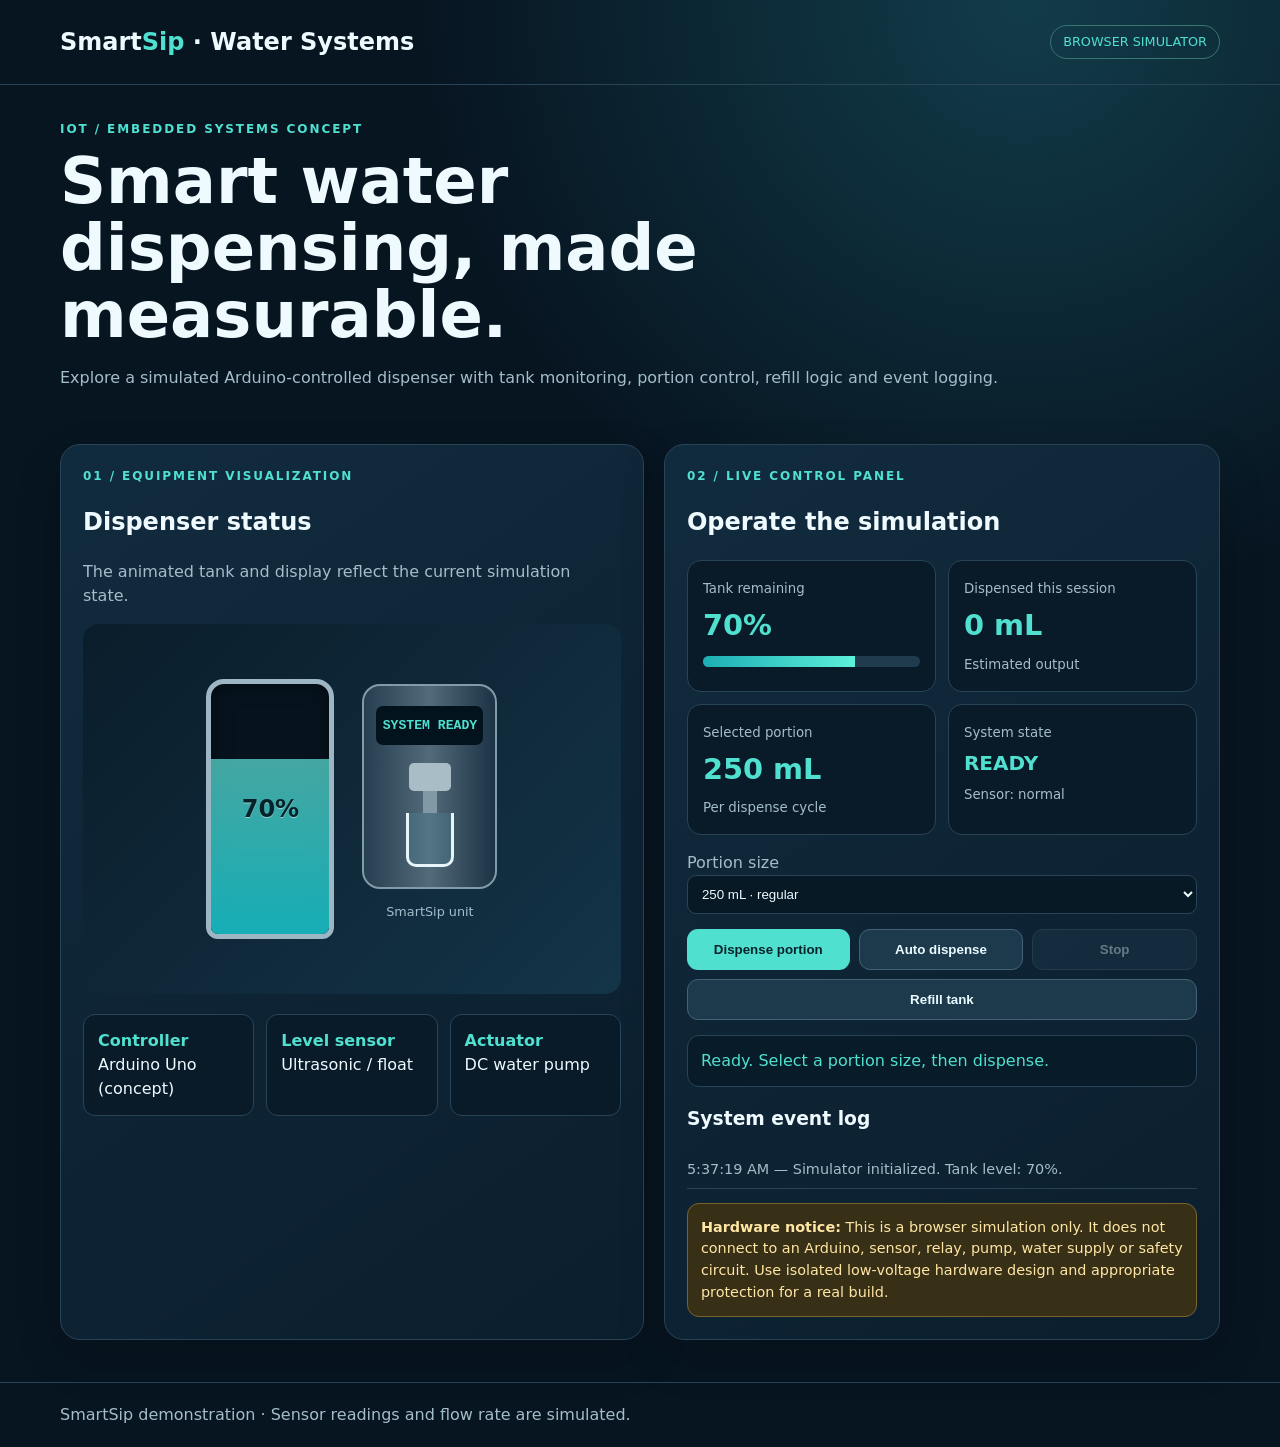
==== index.html @ f4b69db8 "Add files via upload" ====
<!doctype html>
<html lang="en"><head><meta charset="utf-8"><meta name="viewport" content="width=device-width,initial-scale=1"><title>SmartSip | Arduino Water Dispenser</title>
<link rel="stylesheet" href="style.css"></head><body>
<header><div class="wrap head"><div class="brand">Smart<span>Sip</span> · Water Systems</div><span class="pill">BROWSER SIMULATOR</span></div></header>
<main class="wrap"><section class="hero"><div class="eyebrow">IoT / Embedded systems concept</div><h1>Smart water dispensing, made measurable.</h1><p class="muted">Explore a simulated Arduino-controlled dispenser with tank monitoring, portion control, refill logic and event logging.</p></section>
<div class="grid"><section class="card"><div class="eyebrow">01 / Equipment visualization</div><h2>Dispenser status</h2><p class="muted">The animated tank and display reflect the current simulation state.</p><div class="machine"><div class="tank"><div class="water" id="water"></div><div class="tanklabel" id="tankLabel">70%</div></div><div><div class="unit"><div class="screen" id="screen">SYSTEM READY</div><div class="tap"></div><div class="spout"></div><div class="cup"></div></div><p class="muted" style="text-align:center;font-size:.8rem">SmartSip unit</p></div></div><div class="specs"><div><b>Controller</b><span>Arduino Uno (concept)</span></div><div><b>Level sensor</b><span>Ultrasonic / float</span></div><div><b>Actuator</b><span>DC water pump</span></div></div></section>
<section class="card"><div class="eyebrow">02 / Live control panel</div><h2>Operate the simulation</h2><div class="metrics"><div class="metric"><small>Tank remaining</small><strong id="level">70%</strong><div class="bar"><div id="bar"></div></div></div><div class="metric"><small>Dispensed this session</small><strong id="dispensed">0 mL</strong><small>Estimated output</small></div><div class="metric"><small>Selected portion</small><strong id="portionDisplay">250 mL</strong><small>Per dispense cycle</small></div><div class="metric"><small>System state</small><strong id="state" style="font-size:1.25rem">READY</strong><small id="sensor">Sensor: normal</small></div></div>
<label class="field">Portion size<select id="portion"><option value="100">100 mL · small</option><option value="250" selected>250 mL · regular</option><option value="500">500 mL · large</option></select></label><div class="controls"><button id="dispense">Dispense portion</button><button class="secondary" id="start">Auto dispense</button><button class="secondary" id="stop" disabled>Stop</button><button class="secondary" id="refill">Refill tank</button></div><div class="status" id="status" aria-live="polite">Ready. Select a portion size, then dispense.</div><h3>System event log</h3><div class="log" id="log"></div><div class="info"><b>Hardware notice:</b> This is a browser simulation only. It does not connect to an Arduino, sensor, relay, pump, water supply or safety circuit. Use isolated low-voltage hardware design and appropriate protection for a real build.</div></section></div></main>
<footer><div class="wrap">SmartSip demonstration · Sensor readings and flow rate are simulated.</div></footer>
<script src="script.js" defer></script></body></html>
---- style.css ----
:root{--bg:#071521;--panel:#102638;--panel2:#0b1e2d;--cyan:#50e0d0;--text:#effaff;--muted:#a4bdca;--line:#294457}*{box-sizing:border-box}body{margin:0;background:radial-gradient(circle at 80% 0,#123c4a 0,transparent 34%),var(--bg);color:var(--text);font:16px/1.5 Inter,system-ui,Arial}.wrap{width:min(1160px,92%);margin:auto}header{padding:24px 0;border-bottom:1px solid var(--line)}.head{display:flex;justify-content:space-between;align-items:center;gap:12px}.brand{font-weight:900;font-size:1.5rem}.brand span{color:var(--cyan)}.pill{border:1px solid #38776f;color:var(--cyan);border-radius:30px;padding:6px 12px;font-size:.8rem}.hero{padding:35px 0 20px}.eyebrow{color:var(--cyan);letter-spacing:.16em;text-transform:uppercase;font-size:.75rem;font-weight:800}.hero h1{font-size:clamp(2.2rem,5vw,4rem);line-height:1.05;margin:10px 0;max-width:780px}.muted{color:var(--muted)}.grid{display:grid;grid-template-columns:1.05fr 1fr;gap:20px;padding:18px 0 42px}.card{background:linear-gradient(145deg,#112b3e,#0b1e2d);border:1px solid var(--line);border-radius:20px;padding:22px;box-shadow:0 18px 45px #0003}.machine{min-height:370px;display:flex;align-items:center;justify-content:center;gap:28px;background:linear-gradient(135deg,#0a1d2b,#143448);border-radius:16px;margin-top:16px;padding:20px}.tank{height:260px;width:128px;border:5px solid #9cb6c4;border-radius:18px 18px 12px 12px;position:relative;overflow:hidden;background:#06131e;box-shadow:inset 0 0 20px #0008}.water{position:absolute;bottom:0;width:100%;height:70%;background:linear-gradient(#65f3e7a8,#16aeb6);transition:height .4s}.tanklabel{position:absolute;inset:0;display:grid;place-items:center;color:#06212a;font-size:1.5rem;font-weight:900;z-index:2;text-shadow:0 1px #fff7}.unit{width:135px;height:205px;border-radius:18px;background:linear-gradient(90deg,#263f51,#526a79,#1b3345);border:2px solid #829ba9;padding:12px;position:relative}.screen{background:#03131d;color:var(--cyan);text-align:center;padding:12px 4px;border-radius:7px;font:700 .82rem monospace;margin:8px 0 18px}.tap{width:42px;height:28px;background:#a9bdc7;border-radius:5px;margin:auto}.spout{height:22px;width:14px;background:#8198a5;margin:auto}.cup{height:54px;width:48px;border:3px solid #e5f5fa;border-top:0;border-radius:0 0 10px 10px;margin:auto;background:#62d9e51a}.metrics{display:grid;grid-template-columns:1fr 1fr;gap:12px;margin:16px 0}.metric{padding:15px;border-radius:14px;background:#091b29;border:1px solid var(--line)}.metric small{color:var(--muted)}.metric strong{display:block;font-size:1.8rem;color:var(--cyan);margin:4px 0}.bar{height:11px;background:#203b4d;border-radius:20px;overflow:hidden;margin-top:8px}.bar div{height:100%;width:70%;background:linear-gradient(90deg,#1caeb4,#5df0d9);transition:width .3s}.controls{display:flex;flex-wrap:wrap;gap:9px;margin:15px 0}.controls button{flex:1;min-width:125px;padding:12px;border:0;border-radius:11px;background:var(--cyan);color:#06232b;font-weight:800;cursor:pointer}.controls .secondary{background:#1d3a4d;color:#eafaff;border:1px solid #456176}.controls button:disabled{opacity:.4;cursor:not-allowed}.field{display:block;margin:12px 0;color:var(--muted)}input[type=number],select{width:100%;padding:10px;border-radius:9px;border:1px solid var(--line);background:#061925;color:var(--text)}.status{background:#071b28;border:1px solid var(--line);padding:13px;border-radius:12px;min-height:48px;color:var(--cyan)}.log{max-height:190px;overflow:auto;margin-top:10px}.log p{border-bottom:1px solid var(--line);padding:7px 0;margin:0;color:var(--muted);font-size:.9rem}.info{background:#382f17;color:#ffe6a4;border:1px solid #78652b;padding:13px;border-radius:12px;margin-top:14px;font-size:.9rem}.specs{display:grid;grid-template-columns:repeat(3,1fr);gap:12px;margin-top:20px}.specs div{background:#091b29;padding:14px;border-radius:12px;border:1px solid var(--line)}.specs b{display:block;color:var(--cyan)}footer{padding:20px 0;border-top:1px solid var(--line);color:var(--muted)}@media(max-width:800px){.grid{grid-template-columns:1fr}}@media(max-width:500px){.machine{gap:14px;padding:12px}.tank{width:105px}.unit{width:115px}.specs{grid-template-columns:1fr}}
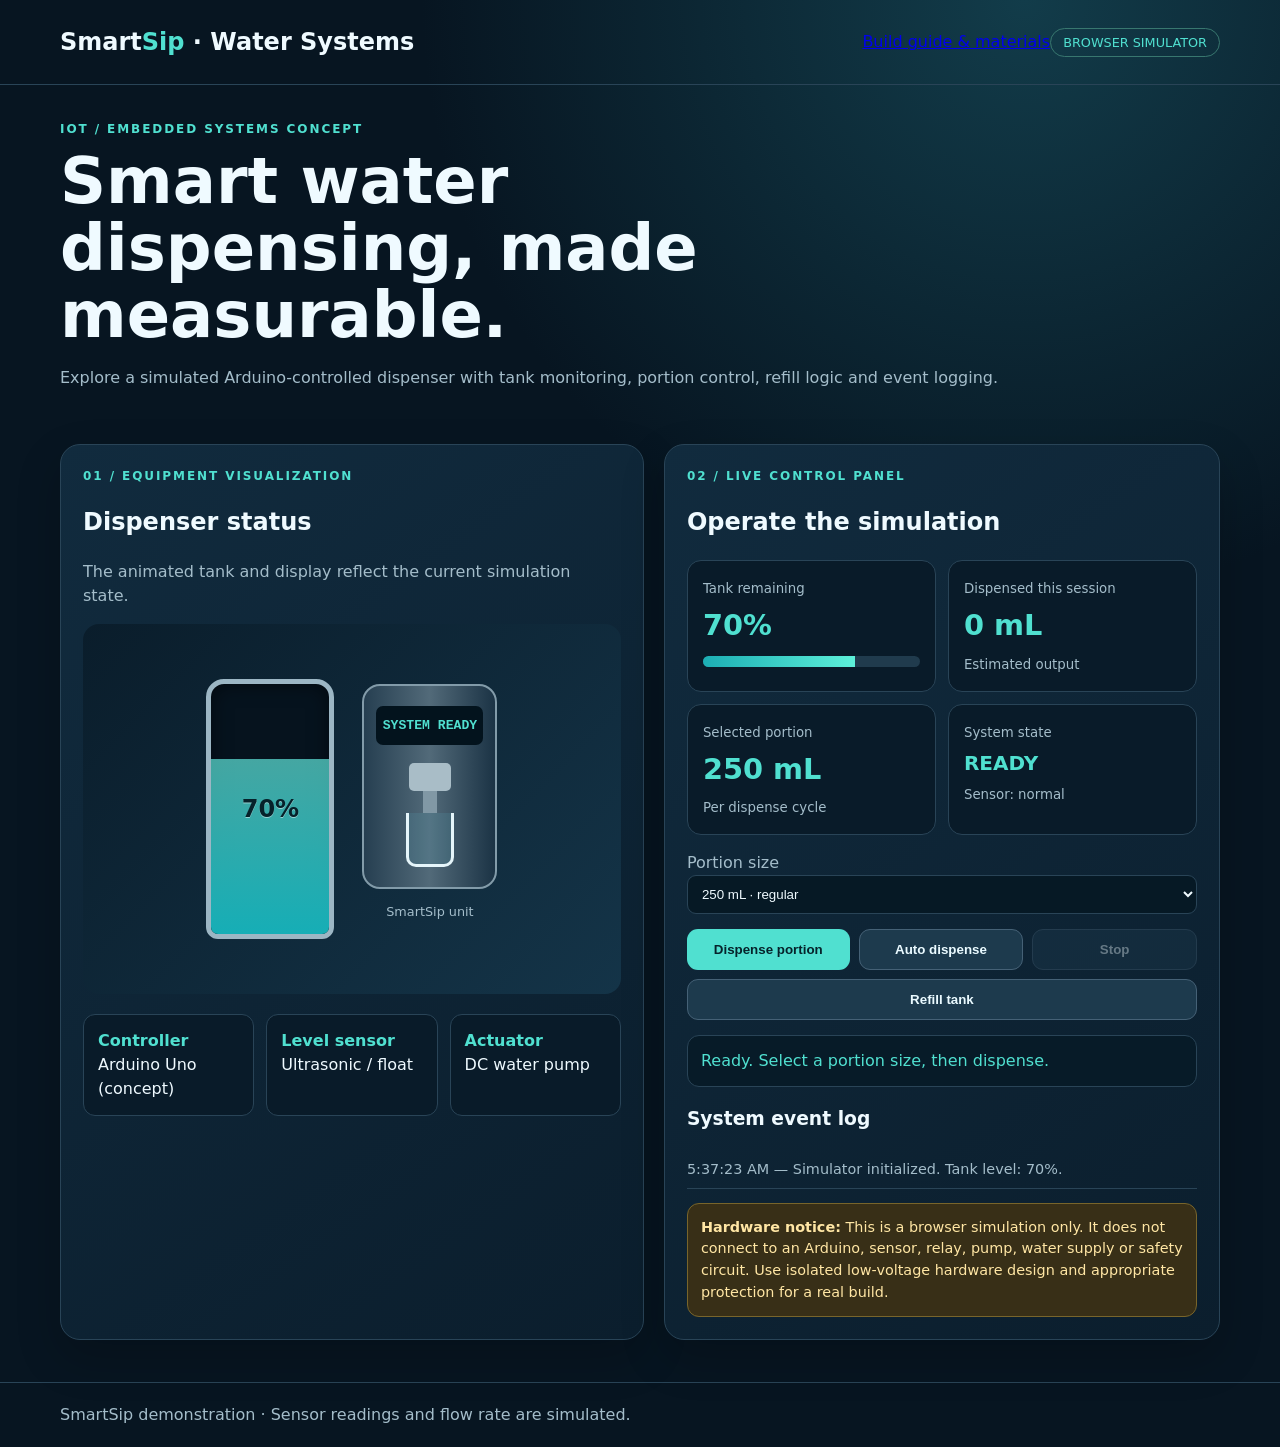
==== commit df1992ff: "Add files via upload" ====
--- a/index.html
+++ b/index.html
@@ -1,7 +1,7 @@
 <!doctype html>
 <html lang="en"><head><meta charset="utf-8"><meta name="viewport" content="width=device-width,initial-scale=1"><title>SmartSip | Arduino Water Dispenser</title>
 <link rel="stylesheet" href="style.css"></head><body>
-<header><div class="wrap head"><div class="brand">Smart<span>Sip</span> · Water Systems</div><span class="pill">BROWSER SIMULATOR</span></div></header>
+<header><div class="wrap head"><div class="brand">Smart<span>Sip</span> · Water Systems</div><nav class="headnav"><a href="project-guide.html">Build guide & materials</a><span class="pill">BROWSER SIMULATOR</span></nav></div></header>
 <main class="wrap"><section class="hero"><div class="eyebrow">IoT / Embedded systems concept</div><h1>Smart water dispensing, made measurable.</h1><p class="muted">Explore a simulated Arduino-controlled dispenser with tank monitoring, portion control, refill logic and event logging.</p></section>
 <div class="grid"><section class="card"><div class="eyebrow">01 / Equipment visualization</div><h2>Dispenser status</h2><p class="muted">The animated tank and display reflect the current simulation state.</p><div class="machine"><div class="tank"><div class="water" id="water"></div><div class="tanklabel" id="tankLabel">70%</div></div><div><div class="unit"><div class="screen" id="screen">SYSTEM READY</div><div class="tap"></div><div class="spout"></div><div class="cup"></div></div><p class="muted" style="text-align:center;font-size:.8rem">SmartSip unit</p></div></div><div class="specs"><div><b>Controller</b><span>Arduino Uno (concept)</span></div><div><b>Level sensor</b><span>Ultrasonic / float</span></div><div><b>Actuator</b><span>DC water pump</span></div></div></section>
 <section class="card"><div class="eyebrow">02 / Live control panel</div><h2>Operate the simulation</h2><div class="metrics"><div class="metric"><small>Tank remaining</small><strong id="level">70%</strong><div class="bar"><div id="bar"></div></div></div><div class="metric"><small>Dispensed this session</small><strong id="dispensed">0 mL</strong><small>Estimated output</small></div><div class="metric"><small>Selected portion</small><strong id="portionDisplay">250 mL</strong><small>Per dispense cycle</small></div><div class="metric"><small>System state</small><strong id="state" style="font-size:1.25rem">READY</strong><small id="sensor">Sensor: normal</small></div></div>
